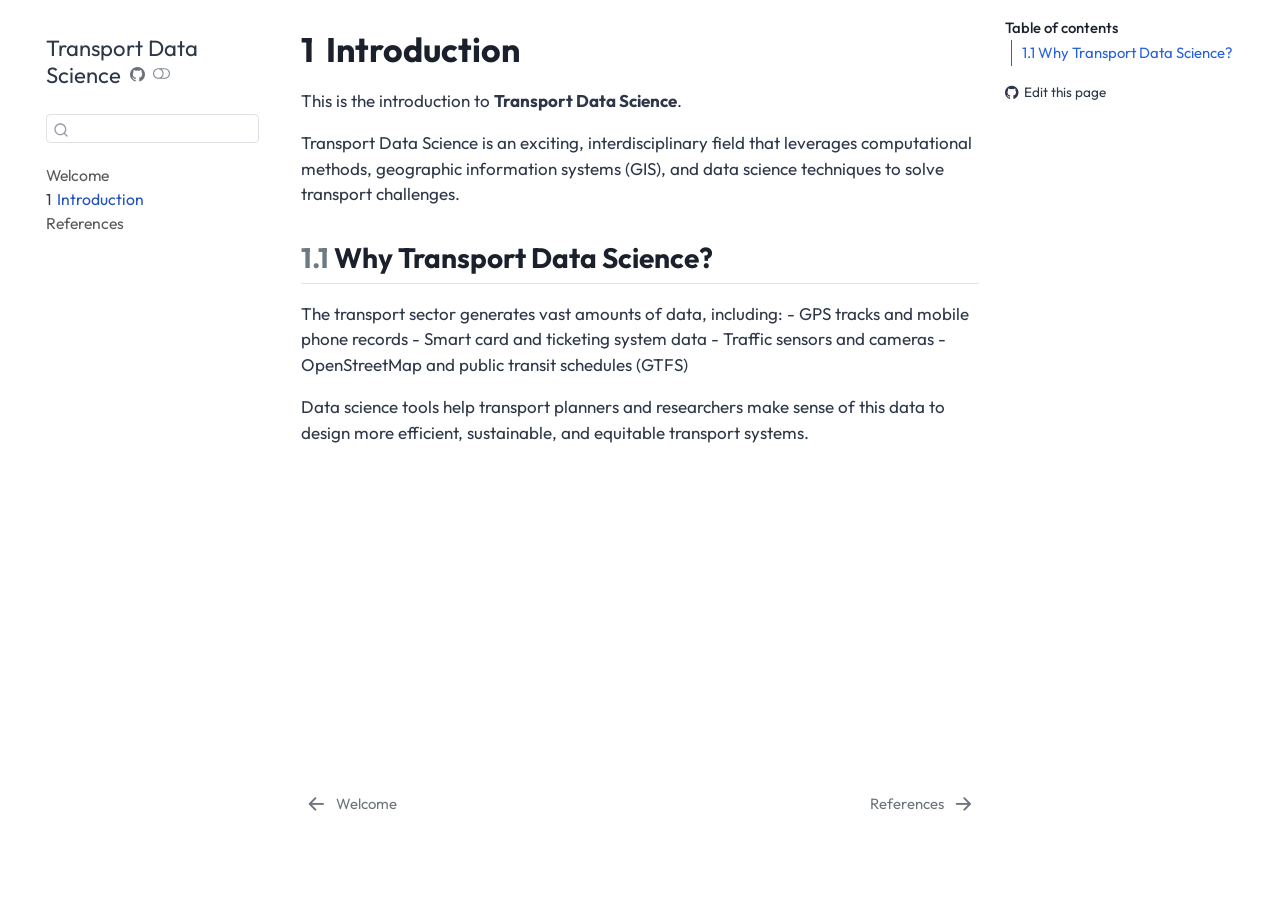
==== 01-introduction.html @ fce97be1 "deploy: tdscience/tdscience@9523b526223b768d8bcf32875bfda4da36b18557" ====
<!DOCTYPE html>
<html xmlns="http://www.w3.org/1999/xhtml" lang="en" xml:lang="en"><head>

<meta charset="utf-8">
<meta name="generator" content="quarto-1.9.38">

<meta name="viewport" content="width=device-width, initial-scale=1.0, user-scalable=yes">

<meta name="description" content="A book on Transport Data Science.">

<title>1&nbsp; Introduction – Transport Data Science</title>
<style>
/* Default styles provided by pandoc.
** See https://pandoc.org/MANUAL.html#variables-for-html for config info.
*/
code{white-space: pre-wrap;}
span.smallcaps{font-variant: small-caps;}
div.columns{display: flex; gap: min(4vw, 1.5em);}
div.column{flex: auto; overflow-x: auto;}
div.hanging-indent{margin-left: 1.5em; text-indent: -1.5em;}
ul.task-list{list-style: none;}
ul.task-list li input[type="checkbox"] {
  width: 0.8em;
  margin: 0 0.8em 0.2em -1em; /* quarto-specific, see https://github.com/quarto-dev/quarto-cli/issues/4556 */ 
  vertical-align: middle;
}
</style>


<script src="site_libs/quarto-nav/quarto-nav.js"></script>
<script src="site_libs/quarto-nav/headroom.min.js"></script>
<script src="site_libs/clipboard/clipboard.min.js"></script>
<script src="site_libs/quarto-search/autocomplete.umd.js"></script>
<script src="site_libs/quarto-search/fuse.min.js"></script>
<script src="site_libs/quarto-search/quarto-search.js"></script>
<meta name="quarto:offset" content="./">
<link href="./references.html" rel="next">
<link href="./index.html" rel="prev">
<script src="site_libs/quarto-html/quarto.js" type="module"></script>
<script src="site_libs/quarto-html/tabsets/tabsets.js" type="module"></script>
<script src="site_libs/quarto-html/popper.min.js"></script>
<script src="site_libs/quarto-html/tippy.umd.min.js"></script>
<script src="site_libs/quarto-html/anchor.min.js"></script>
<link href="site_libs/quarto-html/tippy.css" rel="stylesheet">
<link href="site_libs/quarto-html/quarto-syntax-highlighting-15634bcf2e68342d4ad2dfa704d543f6.css" rel="stylesheet" class="quarto-color-scheme" id="quarto-text-highlighting-styles">
<link href="site_libs/quarto-html/quarto-syntax-highlighting-dark-0a6b7249c26820e032cb0bd839ff02b1.css" rel="stylesheet" class="quarto-color-scheme quarto-color-alternate" id="quarto-text-highlighting-styles">
<link href="site_libs/quarto-html/quarto-syntax-highlighting-15634bcf2e68342d4ad2dfa704d543f6.css" rel="stylesheet" class="quarto-color-scheme-extra" id="quarto-text-highlighting-styles">
<script src="site_libs/bootstrap/bootstrap.min.js"></script>
<link href="site_libs/bootstrap/bootstrap-icons.css" rel="stylesheet">
<link href="site_libs/bootstrap/bootstrap-48abc47ddc2cbc14860ddec9e9fdb395.min.css" rel="stylesheet" append-hash="true" class="quarto-color-scheme" id="quarto-bootstrap" data-mode="light">
<link href="site_libs/bootstrap/bootstrap-dark-81cde85ed9a2468256881f509d71d982.min.css" rel="stylesheet" append-hash="true" class="quarto-color-scheme quarto-color-alternate" id="quarto-bootstrap" data-mode="dark">
<link href="site_libs/bootstrap/bootstrap-48abc47ddc2cbc14860ddec9e9fdb395.min.css" rel="stylesheet" append-hash="true" class="quarto-color-scheme-extra" id="quarto-bootstrap" data-mode="light">
<script id="quarto-search-options" type="application/json">{
  "location": "sidebar",
  "copy-button": false,
  "collapse-after": 3,
  "panel-placement": "start",
  "type": "textbox",
  "limit": 50,
  "keyboard-shortcut": [
    "f",
    "/",
    "s"
  ],
  "show-item-context": false,
  "language": {
    "search-no-results-text": "No results",
    "search-matching-documents-text": "matching documents",
    "search-copy-link-title": "Copy link to search",
    "search-hide-matches-text": "Hide additional matches",
    "search-more-match-text": "more match in this document",
    "search-more-matches-text": "more matches in this document",
    "search-clear-button-title": "Clear",
    "search-text-placeholder": "",
    "search-detached-cancel-button-title": "Cancel",
    "search-submit-button-title": "Submit",
    "search-label": "Search"
  }
}</script>


<link rel="stylesheet" href="styles.css">
</head>

<body class="nav-sidebar floating quarto-light"><script id="quarto-html-before-body" type="application/javascript">
    const toggleBodyColorMode = (bsSheetEl) => {
      const mode = bsSheetEl.getAttribute("data-mode");
      const bodyEl = window.document.querySelector("body");
      if (mode === "dark") {
        bodyEl.classList.add("quarto-dark");
        bodyEl.classList.remove("quarto-light");
      } else {
        bodyEl.classList.add("quarto-light");
        bodyEl.classList.remove("quarto-dark");
      }
    }
    const toggleBodyColorPrimary = () => {
      const bsSheetEl = window.document.querySelector("link#quarto-bootstrap:not([rel=disabled-stylesheet])");
      if (bsSheetEl) {
        toggleBodyColorMode(bsSheetEl);
      }
    }
    const setColorSchemeToggle = (alternate) => {
      const toggles = window.document.querySelectorAll('.quarto-color-scheme-toggle');
      for (let i=0; i < toggles.length; i++) {
        const toggle = toggles[i];
        if (toggle) {
          if (alternate) {
            toggle.classList.add("alternate");
          } else {
            toggle.classList.remove("alternate");
          }
        }
      }
    };
    const toggleColorMode = (alternate) => {
      // Switch the stylesheets
      const primaryStylesheets = window.document.querySelectorAll('link.quarto-color-scheme:not(.quarto-color-alternate)');
      const alternateStylesheets = window.document.querySelectorAll('link.quarto-color-scheme.quarto-color-alternate');
      manageTransitions('#quarto-margin-sidebar .nav-link', false);
      if (alternate) {
        // note: dark is layered on light, we don't disable primary!
        enableStylesheet(alternateStylesheets);
        for (const sheetNode of alternateStylesheets) {
          if (sheetNode.id === "quarto-bootstrap") {
            toggleBodyColorMode(sheetNode);
          }
        }
      } else {
        disableStylesheet(alternateStylesheets);
        enableStylesheet(primaryStylesheets)
        toggleBodyColorPrimary();
      }
      manageTransitions('#quarto-margin-sidebar .nav-link', true);
      // Switch the toggles
      setColorSchemeToggle(alternate)
      // Hack to workaround the fact that safari doesn't
      // properly recolor the scrollbar when toggling (#1455)
      if (navigator.userAgent.indexOf('Safari') > 0 && navigator.userAgent.indexOf('Chrome') == -1) {
        manageTransitions("body", false);
        window.scrollTo(0, 1);
        setTimeout(() => {
          window.scrollTo(0, 0);
          manageTransitions("body", true);
        }, 40);
      }
    }
    const disableStylesheet = (stylesheets) => {
      for (let i=0; i < stylesheets.length; i++) {
        const stylesheet = stylesheets[i];
        stylesheet.rel = 'disabled-stylesheet';
      }
    }
    const enableStylesheet = (stylesheets) => {
      for (let i=0; i < stylesheets.length; i++) {
        const stylesheet = stylesheets[i];
        if(stylesheet.rel !== 'stylesheet') { // for Chrome, which will still FOUC without this check
          stylesheet.rel = 'stylesheet';
        }
      }
    }
    const manageTransitions = (selector, allowTransitions) => {
      const els = window.document.querySelectorAll(selector);
      for (let i=0; i < els.length; i++) {
        const el = els[i];
        if (allowTransitions) {
          el.classList.remove('notransition');
        } else {
          el.classList.add('notransition');
        }
      }
    }
    const isFileUrl = () => {
      return window.location.protocol === 'file:';
    }
    const hasAlternateSentinel = () => {
      let styleSentinel = getColorSchemeSentinel();
      if (styleSentinel !== null) {
        return styleSentinel === "alternate";
      } else {
        return false;
      }
    }
    const setStyleSentinel = (alternate) => {
      const value = alternate ? "alternate" : "default";
      if (!isFileUrl()) {
        window.localStorage.setItem("quarto-color-scheme", value);
      } else {
        localAlternateSentinel = value;
      }
    }
    const getColorSchemeSentinel = () => {
      if (!isFileUrl()) {
        const storageValue = window.localStorage.getItem("quarto-color-scheme");
        return storageValue != null ? storageValue : localAlternateSentinel;
      } else {
        return localAlternateSentinel;
      }
    }
    const toggleGiscusIfUsed = (isAlternate, darkModeDefault) => {
      const baseTheme = document.querySelector('#giscus-base-theme')?.value ?? 'light';
      const alternateTheme = document.querySelector('#giscus-alt-theme')?.value ?? 'dark';
      let newTheme = '';
      if(authorPrefersDark) {
        newTheme = isAlternate ? baseTheme : alternateTheme;
      } else {
        newTheme = isAlternate ? alternateTheme : baseTheme;
      }
      const changeGiscusTheme = () => {
        // From: https://github.com/giscus/giscus/issues/336
        const sendMessage = (message) => {
          const iframe = document.querySelector('iframe.giscus-frame');
          if (!iframe) return;
          iframe.contentWindow.postMessage({ giscus: message }, 'https://giscus.app');
        }
        sendMessage({
          setConfig: {
            theme: newTheme
          }
        });
      }
      const isGiscussLoaded = window.document.querySelector('iframe.giscus-frame') !== null;
      if (isGiscussLoaded) {
        changeGiscusTheme();
      }
    };
    const authorPrefersDark = false;
    const darkModeDefault = authorPrefersDark;
      document.querySelector('link#quarto-text-highlighting-styles.quarto-color-scheme-extra').rel = 'disabled-stylesheet';
      document.querySelector('link#quarto-bootstrap.quarto-color-scheme-extra').rel = 'disabled-stylesheet';
    let localAlternateSentinel = darkModeDefault ? 'alternate' : 'default';
    // Dark / light mode switch
    window.quartoToggleColorScheme = () => {
      // Read the current dark / light value
      let toAlternate = !hasAlternateSentinel();
      toggleColorMode(toAlternate);
      setStyleSentinel(toAlternate);
      toggleGiscusIfUsed(toAlternate, darkModeDefault);
      window.dispatchEvent(new Event('resize'));
    };
    // Switch to dark mode if need be
    if (hasAlternateSentinel()) {
      toggleColorMode(true);
    } else {
      toggleColorMode(false);
    }
  </script>

<div id="quarto-search-results"></div>
  <header id="quarto-header" class="headroom fixed-top">
  <nav class="quarto-secondary-nav">
    <div class="container-fluid d-flex">
      <button type="button" class="quarto-btn-toggle btn" data-bs-toggle="collapse" role="button" data-bs-target=".quarto-sidebar-collapse-item" aria-controls="quarto-sidebar" aria-expanded="false" aria-label="Toggle sidebar navigation" onclick="if (window.quartoToggleHeadroom) { window.quartoToggleHeadroom(); }">
        <i class="bi bi-layout-text-sidebar-reverse"></i>
      </button>
        <nav class="quarto-page-breadcrumbs" aria-label="breadcrumb"><ol class="breadcrumb"><li class="breadcrumb-item"><a href="./01-introduction.html"><span class="chapter-number">1</span>&nbsp; <span class="chapter-title">Introduction</span></a></li></ol></nav>
        <a class="flex-grow-1" role="navigation" data-bs-toggle="collapse" data-bs-target=".quarto-sidebar-collapse-item" aria-controls="quarto-sidebar" aria-expanded="false" aria-label="Toggle sidebar navigation" onclick="if (window.quartoToggleHeadroom) { window.quartoToggleHeadroom(); }">      
        </a>
      <button type="button" class="btn quarto-search-button" aria-label="Search" onclick="window.quartoOpenSearch();">
        <i class="bi bi-search"></i>
      </button>
    </div>
  </nav>
</header>
<!-- content -->
<div id="quarto-content" class="quarto-container page-columns page-rows-contents page-layout-article">
<!-- sidebar -->
  <nav id="quarto-sidebar" class="sidebar collapse collapse-horizontal quarto-sidebar-collapse-item sidebar-navigation floating overflow-auto">
    <div class="pt-lg-2 mt-2 text-left sidebar-header">
    <div class="sidebar-title mb-0 py-0">
      <a href="./">Transport Data Science</a> 
        <div class="sidebar-tools-main">
    <a href="https://github.com/tdscience/tdscience" title="Source Code" class="quarto-navigation-tool px-1" aria-label="Source Code"><i class="bi bi-github"></i></a>
  <a href="" class="quarto-color-scheme-toggle quarto-navigation-tool  px-1" onclick="window.quartoToggleColorScheme(); return false;" title="Toggle dark mode"><i class="bi"></i></a>
</div>
    </div>
      </div>
        <div class="mt-2 flex-shrink-0 align-items-center">
        <div class="sidebar-search">
        <div id="quarto-search" class="" title="Search"></div>
        </div>
        </div>
    <div class="sidebar-menu-container"> 
    <ul class="list-unstyled mt-1">
        <li class="sidebar-item">
  <div class="sidebar-item-container"> 
  <a href="./index.html" class="sidebar-item-text sidebar-link">
 <span class="menu-text">Welcome</span></a>
  </div>
</li>
        <li class="sidebar-item">
  <div class="sidebar-item-container"> 
  <a href="./01-introduction.html" class="sidebar-item-text sidebar-link active">
 <span class="menu-text"><span class="chapter-number">1</span>&nbsp; <span class="chapter-title">Introduction</span></span></a>
  </div>
</li>
        <li class="sidebar-item">
  <div class="sidebar-item-container"> 
  <a href="./references.html" class="sidebar-item-text sidebar-link">
 <span class="menu-text">References</span></a>
  </div>
</li>
    </ul>
    </div>
</nav>
<div id="quarto-sidebar-glass" class="quarto-sidebar-collapse-item" data-bs-toggle="collapse" data-bs-target=".quarto-sidebar-collapse-item"></div>
<!-- margin-sidebar -->
    <div id="quarto-margin-sidebar" class="sidebar margin-sidebar">
        <nav id="TOC" role="doc-toc" class="toc-active">
    <h2 id="toc-title">Table of contents</h2>
   
  <ul>
  <li><a href="#why-transport-data-science" id="toc-why-transport-data-science" class="nav-link active" data-scroll-target="#why-transport-data-science"><span class="header-section-number">1.1</span> Why Transport Data Science?</a></li>
  </ul>
<div class="toc-actions"><ul><li><a href="https://github.com/tdscience/tdscience/edit/main/01-introduction.qmd" class="toc-action"><i class="bi bi-github"></i>Edit this page</a></li></ul></div></nav>
    </div>
<!-- main -->
<main class="content" id="quarto-document-content">


<header id="title-block-header" class="quarto-title-block default">
<div class="quarto-title">
<h1 class="title"><span class="chapter-number">1</span>&nbsp; <span class="chapter-title">Introduction</span></h1>
</div>



<div class="quarto-title-meta">

    
  
    
  </div>
  


</header>


<p>This is the introduction to <strong>Transport Data Science</strong>.</p>
<p>Transport Data Science is an exciting, interdisciplinary field that leverages computational methods, geographic information systems (GIS), and data science techniques to solve transport challenges.</p>
<section id="why-transport-data-science" class="level2" data-number="1.1">
<h2 data-number="1.1" class="anchored" data-anchor-id="why-transport-data-science"><span class="header-section-number">1.1</span> Why Transport Data Science?</h2>
<p>The transport sector generates vast amounts of data, including: - GPS tracks and mobile phone records - Smart card and ticketing system data - Traffic sensors and cameras - OpenStreetMap and public transit schedules (GTFS)</p>
<p>Data science tools help transport planners and researchers make sense of this data to design more efficient, sustainable, and equitable transport systems.</p>


</section>

</main> <!-- /main -->
<script id="quarto-html-after-body" type="application/javascript">
  window.document.addEventListener("DOMContentLoaded", function (event) {
    // Ensure there is a toggle, if there isn't float one in the top right
    if (window.document.querySelector('.quarto-color-scheme-toggle') === null) {
      const a = window.document.createElement('a');
      a.classList.add('top-right');
      a.classList.add('quarto-color-scheme-toggle');
      a.href = "";
      a.onclick = function() { try { window.quartoToggleColorScheme(); } catch {} return false; };
      const i = window.document.createElement("i");
      i.classList.add('bi');
      a.appendChild(i);
      window.document.body.appendChild(a);
    }
    setColorSchemeToggle(hasAlternateSentinel())
    const icon = "";
    const anchorJS = new window.AnchorJS();
    anchorJS.options = {
      placement: 'right',
      icon: icon
    };
    anchorJS.add('.anchored');
    const isCodeAnnotation = (el) => {
      for (const clz of el.classList) {
        if (clz.startsWith('code-annotation-')) {                     
          return true;
        }
      }
      return false;
    }
    const onCopySuccess = function(e) {
      // button target
      const button = e.trigger;
      // don't keep focus
      button.blur();
      // flash "checked"
      button.classList.add('code-copy-button-checked');
      var currentTitle = button.getAttribute("title");
      button.setAttribute("title", "Copied!");
      let tooltip;
      if (window.bootstrap) {
        button.setAttribute("data-bs-toggle", "tooltip");
        button.setAttribute("data-bs-placement", "left");
        button.setAttribute("data-bs-title", "Copied!");
        tooltip = new bootstrap.Tooltip(button, 
          { trigger: "manual", 
            customClass: "code-copy-button-tooltip",
            offset: [0, -8]});
        tooltip.show();    
      }
      setTimeout(function() {
        if (tooltip) {
          tooltip.hide();
          button.removeAttribute("data-bs-title");
          button.removeAttribute("data-bs-toggle");
          button.removeAttribute("data-bs-placement");
        }
        button.setAttribute("title", currentTitle);
        button.classList.remove('code-copy-button-checked');
      }, 1000);
      // clear code selection
      e.clearSelection();
    }
    const getTextToCopy = function(trigger) {
      const outerScaffold = trigger.parentElement.cloneNode(true);
      const codeEl = outerScaffold.querySelector('code');
      for (const childEl of codeEl.children) {
        if (isCodeAnnotation(childEl)) {
          childEl.remove();
        }
      }
      return codeEl.innerText;
    }
    const clipboard = new window.ClipboardJS('.code-copy-button:not([data-in-quarto-modal])', {
      text: getTextToCopy
    });
    clipboard.on('success', onCopySuccess);
    if (window.document.getElementById('quarto-embedded-source-code-modal')) {
      const clipboardModal = new window.ClipboardJS('.code-copy-button[data-in-quarto-modal]', {
        text: getTextToCopy,
        container: window.document.getElementById('quarto-embedded-source-code-modal')
      });
      clipboardModal.on('success', onCopySuccess);
    }
      var localhostRegex = new RegExp(/^(?:http|https):\/\/localhost\:?[0-9]*\//);
      var mailtoRegex = new RegExp(/^mailto:/);
        var filterRegex = new RegExp("https:\/\/tdscience\.github\.io");
      var isInternal = (href) => {
          return filterRegex.test(href) || localhostRegex.test(href) || mailtoRegex.test(href);
      }
      // Inspect non-navigation links and adorn them if external
     var links = window.document.querySelectorAll('a[href]:not(.nav-link):not(.navbar-brand):not(.toc-action):not(.sidebar-link):not(.sidebar-item-toggle):not(.pagination-link):not(.no-external):not([aria-hidden]):not(.dropdown-item):not(.quarto-navigation-tool):not(.about-link)');
      for (var i=0; i<links.length; i++) {
        const link = links[i];
        if (!isInternal(link.href)) {
          // undo the damage that might have been done by quarto-nav.js in the case of
          // links that we want to consider external
          if (link.dataset.originalHref !== undefined) {
            link.href = link.dataset.originalHref;
          }
        }
      }
    function tippyHover(el, contentFn, onTriggerFn, onUntriggerFn) {
      const config = {
        allowHTML: true,
        maxWidth: 500,
        delay: 100,
        arrow: false,
        appendTo: function(el) {
            return el.parentElement;
        },
        interactive: true,
        interactiveBorder: 10,
        theme: 'quarto',
        placement: 'bottom-start',
      };
      if (contentFn) {
        config.content = contentFn;
      }
      if (onTriggerFn) {
        config.onTrigger = onTriggerFn;
      }
      if (onUntriggerFn) {
        config.onUntrigger = onUntriggerFn;
      }
      window.tippy(el, config); 
    }
    const noterefs = window.document.querySelectorAll('a[role="doc-noteref"]');
    for (var i=0; i<noterefs.length; i++) {
      const ref = noterefs[i];
      tippyHover(ref, function() {
        // use id or data attribute instead here
        let href = ref.getAttribute('data-footnote-href') || ref.getAttribute('href');
        try { href = new URL(href).hash; } catch {}
        const id = href.replace(/^#\/?/, "");
        const note = window.document.getElementById(id);
        if (note) {
          return note.innerHTML;
        } else {
          return "";
        }
      });
    }
    const xrefs = window.document.querySelectorAll('a.quarto-xref');
    const processXRef = (id, note) => {
      // Strip column container classes
      const stripColumnClz = (el) => {
        el.classList.remove("page-full", "page-columns");
        if (el.children) {
          for (const child of el.children) {
            stripColumnClz(child);
          }
        }
      }
      stripColumnClz(note)
      if (id === null || id.startsWith('sec-')) {
        // Special case sections, only their first couple elements
        const container = document.createElement("div");
        if (note.children && note.children.length > 2) {
          container.appendChild(note.children[0].cloneNode(true));
          for (let i = 1; i < note.children.length; i++) {
            const child = note.children[i];
            if (child.tagName === "P" && child.innerText === "") {
              continue;
            } else {
              container.appendChild(child.cloneNode(true));
              break;
            }
          }
          if (window.Quarto?.typesetMath) {
            window.Quarto.typesetMath(container);
          }
          return container.innerHTML
        } else {
          if (window.Quarto?.typesetMath) {
            window.Quarto.typesetMath(note);
          }
          return note.innerHTML;
        }
      } else {
        // Remove any anchor links if they are present
        const anchorLink = note.querySelector('a.anchorjs-link');
        if (anchorLink) {
          anchorLink.remove();
        }
        if (window.Quarto?.typesetMath) {
          window.Quarto.typesetMath(note);
        }
        if (note.classList.contains("callout")) {
          return note.outerHTML;
        } else {
          return note.innerHTML;
        }
      }
    }
    for (var i=0; i<xrefs.length; i++) {
      const xref = xrefs[i];
      tippyHover(xref, undefined, function(instance) {
        instance.disable();
        let url = xref.getAttribute('href');
        let hash = undefined; 
        if (url.startsWith('#')) {
          hash = url;
        } else {
          try { hash = new URL(url).hash; } catch {}
        }
        if (hash) {
          const id = hash.replace(/^#\/?/, "");
          const note = window.document.getElementById(id);
          if (note !== null) {
            try {
              const html = processXRef(id, note.cloneNode(true));
              instance.setContent(html);
            } finally {
              instance.enable();
              instance.show();
            }
          } else {
            // See if we can fetch this
            fetch(url.split('#')[0])
            .then(res => res.text())
            .then(html => {
              const parser = new DOMParser();
              const htmlDoc = parser.parseFromString(html, "text/html");
              const note = htmlDoc.getElementById(id);
              if (note !== null) {
                const html = processXRef(id, note);
                instance.setContent(html);
              } 
            }).finally(() => {
              instance.enable();
              instance.show();
            });
          }
        } else {
          // See if we can fetch a full url (with no hash to target)
          // This is a special case and we should probably do some content thinning / targeting
          fetch(url)
          .then(res => res.text())
          .then(html => {
            const parser = new DOMParser();
            const htmlDoc = parser.parseFromString(html, "text/html");
            const note = htmlDoc.querySelector('main.content');
            if (note !== null) {
              // This should only happen for chapter cross references
              // (since there is no id in the URL)
              // remove the first header
              if (note.children.length > 0 && note.children[0].tagName === "HEADER") {
                note.children[0].remove();
              }
              const html = processXRef(null, note);
              instance.setContent(html);
            } 
          }).finally(() => {
            instance.enable();
            instance.show();
          });
        }
      }, function(instance) {
      });
    }
        let selectedAnnoteEl;
        const selectorForAnnotation = ( cell, annotation) => {
          let cellAttr = 'data-code-cell="' + cell + '"';
          let lineAttr = 'data-code-annotation="' +  annotation + '"';
          const selector = 'span[' + cellAttr + '][' + lineAttr + ']';
          return selector;
        }
        const selectCodeLines = (annoteEl) => {
          const doc = window.document;
          const targetCell = annoteEl.getAttribute("data-target-cell");
          const targetAnnotation = annoteEl.getAttribute("data-target-annotation");
          const annoteSpan = window.document.querySelector(selectorForAnnotation(targetCell, targetAnnotation));
          const lines = annoteSpan.getAttribute("data-code-lines").split(",");
          const lineIds = lines.map((line) => {
            return targetCell + "-" + line;
          })
          let top = null;
          let height = null;
          let parent = null;
          if (lineIds.length > 0) {
              //compute the position of the single el (top and bottom and make a div)
              const el = window.document.getElementById(lineIds[0]);
              top = el.offsetTop;
              height = el.offsetHeight;
              parent = el.parentElement.parentElement;
            if (lineIds.length > 1) {
              const lastEl = window.document.getElementById(lineIds[lineIds.length - 1]);
              const bottom = lastEl.offsetTop + lastEl.offsetHeight;
              height = bottom - top;
            }
            if (top !== null && height !== null && parent !== null) {
              // cook up a div (if necessary) and position it 
              let div = window.document.getElementById("code-annotation-line-highlight");
              if (div === null) {
                div = window.document.createElement("div");
                div.setAttribute("id", "code-annotation-line-highlight");
                div.style.position = 'absolute';
                parent.appendChild(div);
              }
              div.style.top = top - 2 + "px";
              div.style.height = height + 4 + "px";
              div.style.left = 0;
              let gutterDiv = window.document.getElementById("code-annotation-line-highlight-gutter");
              if (gutterDiv === null) {
                gutterDiv = window.document.createElement("div");
                gutterDiv.setAttribute("id", "code-annotation-line-highlight-gutter");
                gutterDiv.style.position = 'absolute';
                const codeCell = window.document.getElementById(targetCell);
                const gutter = codeCell.querySelector('.code-annotation-gutter');
                gutter.appendChild(gutterDiv);
              }
              gutterDiv.style.top = top - 2 + "px";
              gutterDiv.style.height = height + 4 + "px";
            }
            selectedAnnoteEl = annoteEl;
          }
        };
        const unselectCodeLines = () => {
          const elementsIds = ["code-annotation-line-highlight", "code-annotation-line-highlight-gutter"];
          elementsIds.forEach((elId) => {
            const div = window.document.getElementById(elId);
            if (div) {
              div.remove();
            }
          });
          selectedAnnoteEl = undefined;
        };
          // Handle positioning of the toggle
      window.addEventListener(
        "resize",
        throttle(() => {
          elRect = undefined;
          if (selectedAnnoteEl) {
            selectCodeLines(selectedAnnoteEl);
          }
        }, 10)
      );
      function throttle(fn, ms) {
      let throttle = false;
      let timer;
        return (...args) => {
          if(!throttle) { // first call gets through
              fn.apply(this, args);
              throttle = true;
          } else { // all the others get throttled
              if(timer) clearTimeout(timer); // cancel #2
              timer = setTimeout(() => {
                fn.apply(this, args);
                timer = throttle = false;
              }, ms);
          }
        };
      }
        // Attach click handler to the DT
        const annoteDls = window.document.querySelectorAll('dt[data-target-cell]');
        for (const annoteDlNode of annoteDls) {
          annoteDlNode.addEventListener('click', (event) => {
            const clickedEl = event.target;
            if (clickedEl !== selectedAnnoteEl) {
              unselectCodeLines();
              const activeEl = window.document.querySelector('dt[data-target-cell].code-annotation-active');
              if (activeEl) {
                activeEl.classList.remove('code-annotation-active');
              }
              selectCodeLines(clickedEl);
              clickedEl.classList.add('code-annotation-active');
            } else {
              // Unselect the line
              unselectCodeLines();
              clickedEl.classList.remove('code-annotation-active');
            }
          });
        }
    const findCites = (el) => {
      const parentEl = el.parentElement;
      if (parentEl) {
        const cites = parentEl.dataset.cites;
        if (cites) {
          return {
            el,
            cites: cites.split(' ')
          };
        } else {
          return findCites(el.parentElement)
        }
      } else {
        return undefined;
      }
    };
    var bibliorefs = window.document.querySelectorAll('a[role="doc-biblioref"]');
    for (var i=0; i<bibliorefs.length; i++) {
      const ref = bibliorefs[i];
      const citeInfo = findCites(ref);
      if (citeInfo) {
        tippyHover(citeInfo.el, function() {
          var popup = window.document.createElement('div');
          citeInfo.cites.forEach(function(cite) {
            var citeDiv = window.document.createElement('div');
            citeDiv.classList.add('hanging-indent');
            citeDiv.classList.add('csl-entry');
            var biblioDiv = window.document.getElementById('ref-' + cite);
            if (biblioDiv) {
              citeDiv.innerHTML = biblioDiv.innerHTML;
            }
            popup.appendChild(citeDiv);
          });
          return popup.innerHTML;
        });
      }
    }
  });
  </script>
<nav class="page-navigation">
  <div class="nav-page nav-page-previous">
      <a href="./index.html" class="pagination-link" aria-label="Welcome">
        <i class="bi bi-arrow-left-short"></i> <span class="nav-page-text">Welcome</span>
      </a>          
  </div>
  <div class="nav-page nav-page-next">
      <a href="./references.html" class="pagination-link" aria-label="References">
        <span class="nav-page-text">References</span> <i class="bi bi-arrow-right-short"></i>
      </a>
  </div>
</nav>
</div> <!-- /content -->




<footer class="footer"><div class="nav-footer"><div class="nav-footer-center"><div class="toc-actions d-sm-block d-md-none"><ul><li><a href="https://github.com/tdscience/tdscience/edit/main/01-introduction.qmd" class="toc-action"><i class="bi bi-github"></i>Edit this page</a></li></ul></div></div></div></footer></body></html>
---- site_libs/quarto-html/tippy.css ----
.tippy-box[data-animation=fade][data-state=hidden]{opacity:0}[data-tippy-root]{max-width:calc(100vw - 10px)}.tippy-box{position:relative;background-color:#333;color:#fff;border-radius:4px;font-size:14px;line-height:1.4;white-space:normal;outline:0;transition-property:transform,visibility,opacity}.tippy-box[data-placement^=top]>.tippy-arrow{bottom:0}.tippy-box[data-placement^=top]>.tippy-arrow:before{bottom:-7px;left:0;border-width:8px 8px 0;border-top-color:initial;transform-origin:center top}.tippy-box[data-placement^=bottom]>.tippy-arrow{top:0}.tippy-box[data-placement^=bottom]>.tippy-arrow:before{top:-7px;left:0;border-width:0 8px 8px;border-bottom-color:initial;transform-origin:center bottom}.tippy-box[data-placement^=left]>.tippy-arrow{right:0}.tippy-box[data-placement^=left]>.tippy-arrow:before{border-width:8px 0 8px 8px;border-left-color:initial;right:-7px;transform-origin:center left}.tippy-box[data-placement^=right]>.tippy-arrow{left:0}.tippy-box[data-placement^=right]>.tippy-arrow:before{left:-7px;border-width:8px 8px 8px 0;border-right-color:initial;transform-origin:center right}.tippy-box[data-inertia][data-state=visible]{transition-timing-function:cubic-bezier(.54,1.5,.38,1.11)}.tippy-arrow{width:16px;height:16px;color:#333}.tippy-arrow:before{content:"";position:absolute;border-color:transparent;border-style:solid}.tippy-content{position:relative;padding:5px 9px;z-index:1}
---- site_libs/quarto-html/quarto-syntax-highlighting-15634bcf2e68342d4ad2dfa704d543f6.css ----
/* quarto syntax highlight colors */
:root {
  --quarto-hl-ot-color: #003B4F;
  --quarto-hl-at-color: #657422;
  --quarto-hl-ss-color: #20794D;
  --quarto-hl-an-color: #5E5E5E;
  --quarto-hl-fu-color: #4758AB;
  --quarto-hl-st-color: #20794D;
  --quarto-hl-cf-color: #003B4F;
  --quarto-hl-op-color: #5E5E5E;
  --quarto-hl-er-color: #AD0000;
  --quarto-hl-bn-color: #AD0000;
  --quarto-hl-al-color: #AD0000;
  --quarto-hl-va-color: #111111;
  --quarto-hl-bu-color: inherit;
  --quarto-hl-ex-color: inherit;
  --quarto-hl-pp-color: #AD0000;
  --quarto-hl-in-color: #5E5E5E;
  --quarto-hl-vs-color: #20794D;
  --quarto-hl-wa-color: #5E5E5E;
  --quarto-hl-do-color: #5E5E5E;
  --quarto-hl-im-color: #00769E;
  --quarto-hl-ch-color: #20794D;
  --quarto-hl-dt-color: #AD0000;
  --quarto-hl-fl-color: #AD0000;
  --quarto-hl-co-color: #5E5E5E;
  --quarto-hl-cv-color: #5E5E5E;
  --quarto-hl-cn-color: #8f5902;
  --quarto-hl-sc-color: #5E5E5E;
  --quarto-hl-dv-color: #AD0000;
  --quarto-hl-kw-color: #003B4F;
}

/* other quarto variables */
:root {
  --quarto-font-monospace: SFMono-Regular, Menlo, Monaco, Consolas, "Liberation Mono", "Courier New", monospace;
}

/* syntax highlight based on Pandoc's rules */
pre > code.sourceCode > span {
  color: #003B4F;
}

code.sourceCode > span {
  color: #003B4F;
}

div.sourceCode,
div.sourceCode pre.sourceCode {
  color: #003B4F;
}

/* Normal */
code span {
  color: #003B4F;
}

/* Alert */
code span.al {
  color: #AD0000;
  font-style: inherit;
}

/* Annotation */
code span.an {
  color: #5E5E5E;
  font-style: inherit;
}

/* Attribute */
code span.at {
  color: #657422;
  font-style: inherit;
}

/* BaseN */
code span.bn {
  color: #AD0000;
  font-style: inherit;
}

/* BuiltIn */
code span.bu {
  font-style: inherit;
}

/* ControlFlow */
code span.cf {
  color: #003B4F;
  font-weight: bold;
  font-style: inherit;
}

/* Char */
code span.ch {
  color: #20794D;
  font-style: inherit;
}

/* Constant */
code span.cn {
  color: #8f5902;
  font-style: inherit;
}

/* Comment */
code span.co {
  color: #5E5E5E;
  font-style: inherit;
}

/* CommentVar */
code span.cv {
  color: #5E5E5E;
  font-style: italic;
}

/* Documentation */
code span.do {
  color: #5E5E5E;
  font-style: italic;
}

/* DataType */
code span.dt {
  color: #AD0000;
  font-style: inherit;
}

/* DecVal */
code span.dv {
  color: #AD0000;
  font-style: inherit;
}

/* Error */
code span.er {
  color: #AD0000;
  font-style: inherit;
}

/* Extension */
code span.ex {
  font-style: inherit;
}

/* Float */
code span.fl {
  color: #AD0000;
  font-style: inherit;
}

/* Function */
code span.fu {
  color: #4758AB;
  font-style: inherit;
}

/* Import */
code span.im {
  color: #00769E;
  font-style: inherit;
}

/* Information */
code span.in {
  color: #5E5E5E;
  font-style: inherit;
}

/* Keyword */
code span.kw {
  color: #003B4F;
  font-weight: bold;
  font-style: inherit;
}

/* Operator */
code span.op {
  color: #5E5E5E;
  font-style: inherit;
}

/* Other */
code span.ot {
  color: #003B4F;
  font-style: inherit;
}

/* Preprocessor */
code span.pp {
  color: #AD0000;
  font-style: inherit;
}

/* SpecialChar */
code span.sc {
  color: #5E5E5E;
  font-style: inherit;
}

/* SpecialString */
code span.ss {
  color: #20794D;
  font-style: inherit;
}

/* String */
code span.st {
  color: #20794D;
  font-style: inherit;
}

/* Variable */
code span.va {
  color: #111111;
  font-style: inherit;
}

/* VerbatimString */
code span.vs {
  color: #20794D;
  font-style: inherit;
}

/* Warning */
code span.wa {
  color: #5E5E5E;
  font-style: italic;
}

.prevent-inlining {
  content: "</";
}

/*# sourceMappingURL=f23921c56f73e400b49028c9186a1aa0.css.map */
---- site_libs/quarto-html/quarto-syntax-highlighting-dark-0a6b7249c26820e032cb0bd839ff02b1.css ----
/* quarto syntax highlight colors */
:root {
  --quarto-hl-al-color: #f07178;
  --quarto-hl-an-color: #d4d0ab;
  --quarto-hl-at-color: #00e0e0;
  --quarto-hl-bn-color: #d4d0ab;
  --quarto-hl-bu-color: #abe338;
  --quarto-hl-ch-color: #abe338;
  --quarto-hl-co-color: #f8f8f2;
  --quarto-hl-cv-color: #ffd700;
  --quarto-hl-cn-color: #ffd700;
  --quarto-hl-cf-color: #ffa07a;
  --quarto-hl-dt-color: #ffa07a;
  --quarto-hl-dv-color: #d4d0ab;
  --quarto-hl-do-color: #f8f8f2;
  --quarto-hl-er-color: #f07178;
  --quarto-hl-ex-color: #00e0e0;
  --quarto-hl-fl-color: #d4d0ab;
  --quarto-hl-fu-color: #ffa07a;
  --quarto-hl-im-color: #abe338;
  --quarto-hl-in-color: #d4d0ab;
  --quarto-hl-kw-color: #ffa07a;
  --quarto-hl-op-color: #ffa07a;
  --quarto-hl-ot-color: #00e0e0;
  --quarto-hl-pp-color: #dcc6e0;
  --quarto-hl-re-color: #00e0e0;
  --quarto-hl-sc-color: #abe338;
  --quarto-hl-ss-color: #abe338;
  --quarto-hl-st-color: #abe338;
  --quarto-hl-va-color: #00e0e0;
  --quarto-hl-vs-color: #abe338;
  --quarto-hl-wa-color: #dcc6e0;
}

/* other quarto variables */
:root {
  --quarto-font-monospace: SFMono-Regular, Menlo, Monaco, Consolas, "Liberation Mono", "Courier New", monospace;
}

/* syntax highlight based on Pandoc's rules */
pre > code.sourceCode > span {
  color: #f8f8f2;
}

code.sourceCode > span {
  color: #f8f8f2;
}

div.sourceCode,
div.sourceCode pre.sourceCode {
  color: #f8f8f2;
}

/* Normal */
code span {
  color: #f8f8f2;
}

/* Alert */
code span.al {
  color: #f07178;
}

/* Annotation */
code span.an {
  color: #d4d0ab;
}

/* Attribute */
code span.at {
  color: #00e0e0;
}

/* BaseN */
code span.bn {
  color: #d4d0ab;
}

/* BuiltIn */
code span.bu {
  color: #abe338;
}

/* ControlFlow */
code span.cf {
  font-weight: bold;
  color: #ffa07a;
}

/* Char */
code span.ch {
  color: #abe338;
}

/* Constant */
code span.cn {
  color: #ffd700;
}

/* Comment */
code span.co {
  font-style: italic;
  color: #f8f8f2;
}

/* CommentVar */
code span.cv {
  color: #ffd700;
}

/* Documentation */
code span.do {
  color: #f8f8f2;
}

/* DataType */
code span.dt {
  color: #ffa07a;
}

/* DecVal */
code span.dv {
  color: #d4d0ab;
}

/* Error */
code span.er {
  color: #f07178;
  text-decoration: underline;
}

/* Extension */
code span.ex {
  font-weight: bold;
  color: #00e0e0;
}

/* Float */
code span.fl {
  color: #d4d0ab;
}

/* Function */
code span.fu {
  color: #ffa07a;
}

/* Import */
code span.im {
  color: #abe338;
}

/* Information */
code span.in {
  color: #d4d0ab;
}

/* Keyword */
code span.kw {
  font-weight: bold;
  color: #ffa07a;
}

/* Operator */
code span.op {
  color: #ffa07a;
}

/* Other */
code span.ot {
  color: #00e0e0;
}

/* Preprocessor */
code span.pp {
  color: #dcc6e0;
}

/* RegionMarker */
code span.re {
  background-color: #f8f8f2;
  color: #00e0e0;
}

/* SpecialChar */
code span.sc {
  color: #abe338;
}

/* SpecialString */
code span.ss {
  color: #abe338;
}

/* String */
code span.st {
  color: #abe338;
}

/* Variable */
code span.va {
  color: #00e0e0;
}

/* VerbatimString */
code span.vs {
  color: #abe338;
}

/* Warning */
code span.wa {
  color: #dcc6e0;
}

.prevent-inlining {
  content: "</";
}

/*# sourceMappingURL=175367c052bafc98bd680af3479823f0.css.map */
---- site_libs/quarto-html/quarto-syntax-highlighting-15634bcf2e68342d4ad2dfa704d543f6.css ----
/* quarto syntax highlight colors */
:root {
  --quarto-hl-ot-color: #003B4F;
  --quarto-hl-at-color: #657422;
  --quarto-hl-ss-color: #20794D;
  --quarto-hl-an-color: #5E5E5E;
  --quarto-hl-fu-color: #4758AB;
  --quarto-hl-st-color: #20794D;
  --quarto-hl-cf-color: #003B4F;
  --quarto-hl-op-color: #5E5E5E;
  --quarto-hl-er-color: #AD0000;
  --quarto-hl-bn-color: #AD0000;
  --quarto-hl-al-color: #AD0000;
  --quarto-hl-va-color: #111111;
  --quarto-hl-bu-color: inherit;
  --quarto-hl-ex-color: inherit;
  --quarto-hl-pp-color: #AD0000;
  --quarto-hl-in-color: #5E5E5E;
  --quarto-hl-vs-color: #20794D;
  --quarto-hl-wa-color: #5E5E5E;
  --quarto-hl-do-color: #5E5E5E;
  --quarto-hl-im-color: #00769E;
  --quarto-hl-ch-color: #20794D;
  --quarto-hl-dt-color: #AD0000;
  --quarto-hl-fl-color: #AD0000;
  --quarto-hl-co-color: #5E5E5E;
  --quarto-hl-cv-color: #5E5E5E;
  --quarto-hl-cn-color: #8f5902;
  --quarto-hl-sc-color: #5E5E5E;
  --quarto-hl-dv-color: #AD0000;
  --quarto-hl-kw-color: #003B4F;
}

/* other quarto variables */
:root {
  --quarto-font-monospace: SFMono-Regular, Menlo, Monaco, Consolas, "Liberation Mono", "Courier New", monospace;
}

/* syntax highlight based on Pandoc's rules */
pre > code.sourceCode > span {
  color: #003B4F;
}

code.sourceCode > span {
  color: #003B4F;
}

div.sourceCode,
div.sourceCode pre.sourceCode {
  color: #003B4F;
}

/* Normal */
code span {
  color: #003B4F;
}

/* Alert */
code span.al {
  color: #AD0000;
  font-style: inherit;
}

/* Annotation */
code span.an {
  color: #5E5E5E;
  font-style: inherit;
}

/* Attribute */
code span.at {
  color: #657422;
  font-style: inherit;
}

/* BaseN */
code span.bn {
  color: #AD0000;
  font-style: inherit;
}

/* BuiltIn */
code span.bu {
  font-style: inherit;
}

/* ControlFlow */
code span.cf {
  color: #003B4F;
  font-weight: bold;
  font-style: inherit;
}

/* Char */
code span.ch {
  color: #20794D;
  font-style: inherit;
}

/* Constant */
code span.cn {
  color: #8f5902;
  font-style: inherit;
}

/* Comment */
code span.co {
  color: #5E5E5E;
  font-style: inherit;
}

/* CommentVar */
code span.cv {
  color: #5E5E5E;
  font-style: italic;
}

/* Documentation */
code span.do {
  color: #5E5E5E;
  font-style: italic;
}

/* DataType */
code span.dt {
  color: #AD0000;
  font-style: inherit;
}

/* DecVal */
code span.dv {
  color: #AD0000;
  font-style: inherit;
}

/* Error */
code span.er {
  color: #AD0000;
  font-style: inherit;
}

/* Extension */
code span.ex {
  font-style: inherit;
}

/* Float */
code span.fl {
  color: #AD0000;
  font-style: inherit;
}

/* Function */
code span.fu {
  color: #4758AB;
  font-style: inherit;
}

/* Import */
code span.im {
  color: #00769E;
  font-style: inherit;
}

/* Information */
code span.in {
  color: #5E5E5E;
  font-style: inherit;
}

/* Keyword */
code span.kw {
  color: #003B4F;
  font-weight: bold;
  font-style: inherit;
}

/* Operator */
code span.op {
  color: #5E5E5E;
  font-style: inherit;
}

/* Other */
code span.ot {
  color: #003B4F;
  font-style: inherit;
}

/* Preprocessor */
code span.pp {
  color: #AD0000;
  font-style: inherit;
}

/* SpecialChar */
code span.sc {
  color: #5E5E5E;
  font-style: inherit;
}

/* SpecialString */
code span.ss {
  color: #20794D;
  font-style: inherit;
}

/* String */
code span.st {
  color: #20794D;
  font-style: inherit;
}

/* Variable */
code span.va {
  color: #111111;
  font-style: inherit;
}

/* VerbatimString */
code span.vs {
  color: #20794D;
  font-style: inherit;
}

/* Warning */
code span.wa {
  color: #5E5E5E;
  font-style: italic;
}

.prevent-inlining {
  content: "</";
}

/*# sourceMappingURL=f23921c56f73e400b49028c9186a1aa0.css.map */
---- styles.css ----
/* Import Google Fonts */
@import url('https://fonts.googleapis.com/css2?family=Outfit:wght@300;400;500;600;700&display=swap');

body {
  font-family: 'Outfit', -apple-system, BlinkMacSystemFont, "Segoe UI", Roboto, Helvetica, Arial, sans-serif;
  color: #2d3748;
}

/* Headings styling */
h1, h2, h3, h4, h5, h6 {
  font-family: 'Outfit', sans-serif;
  font-weight: 700;
  color: #1a202c;
}

/* Card Grid Layout */
.project-grid {
  display: grid;
  grid-template-columns: repeat(auto-fit, minmax(280px, 1fr));
  gap: 24px;
  margin-top: 30px;
  margin-bottom: 40px;
}

/* Card Styling */
.project-card {
  display: flex;
  flex-direction: column;
  background: #ffffff;
  border-radius: 12px;
  overflow: hidden;
  box-shadow: 0 4px 6px rgba(0, 0, 0, 0.05), 0 1px 3px rgba(0, 0, 0, 0.1);
  text-decoration: none !important;
  color: inherit !important;
  transition: transform 0.25s cubic-bezier(0.4, 0, 0.2, 1), box-shadow 0.25s cubic-bezier(0.4, 0, 0.2, 1);
  border: 1px solid rgba(0, 0, 0, 0.03);
}

.project-card:hover {
  transform: translateY(-5px);
  box-shadow: 0 20px 25px -5px rgba(0, 0, 0, 0.1), 0 10px 10px -5px rgba(0, 0, 0, 0.04);
}

.card-gradient-bar {
  height: 6px;
  width: 100%;
}

.card-content {
  padding: 24px;
  display: flex;
  flex-direction: column;
  flex-grow: 1;
}

.card-content h3 {
  margin-top: 0;
  margin-bottom: 12px;
  font-size: 1.25rem;
  font-weight: 600;
  color: #1a202c;
  transition: color 0.2s;
}

.project-card:hover .card-content h3 {
  color: #3182ce; /* Highlight on hover */
}

.card-content p {
  font-size: 0.95rem;
  line-height: 1.5;
  color: #4a5568;
  margin-bottom: 20px;
  flex-grow: 1;
}

.card-link-text {
  font-size: 0.9rem;
  font-weight: 600;
  color: #3182ce;
  margin-top: auto;
  transition: transform 0.2s;
}

.project-card:hover .card-link-text {
  transform: translateX(4px);
}
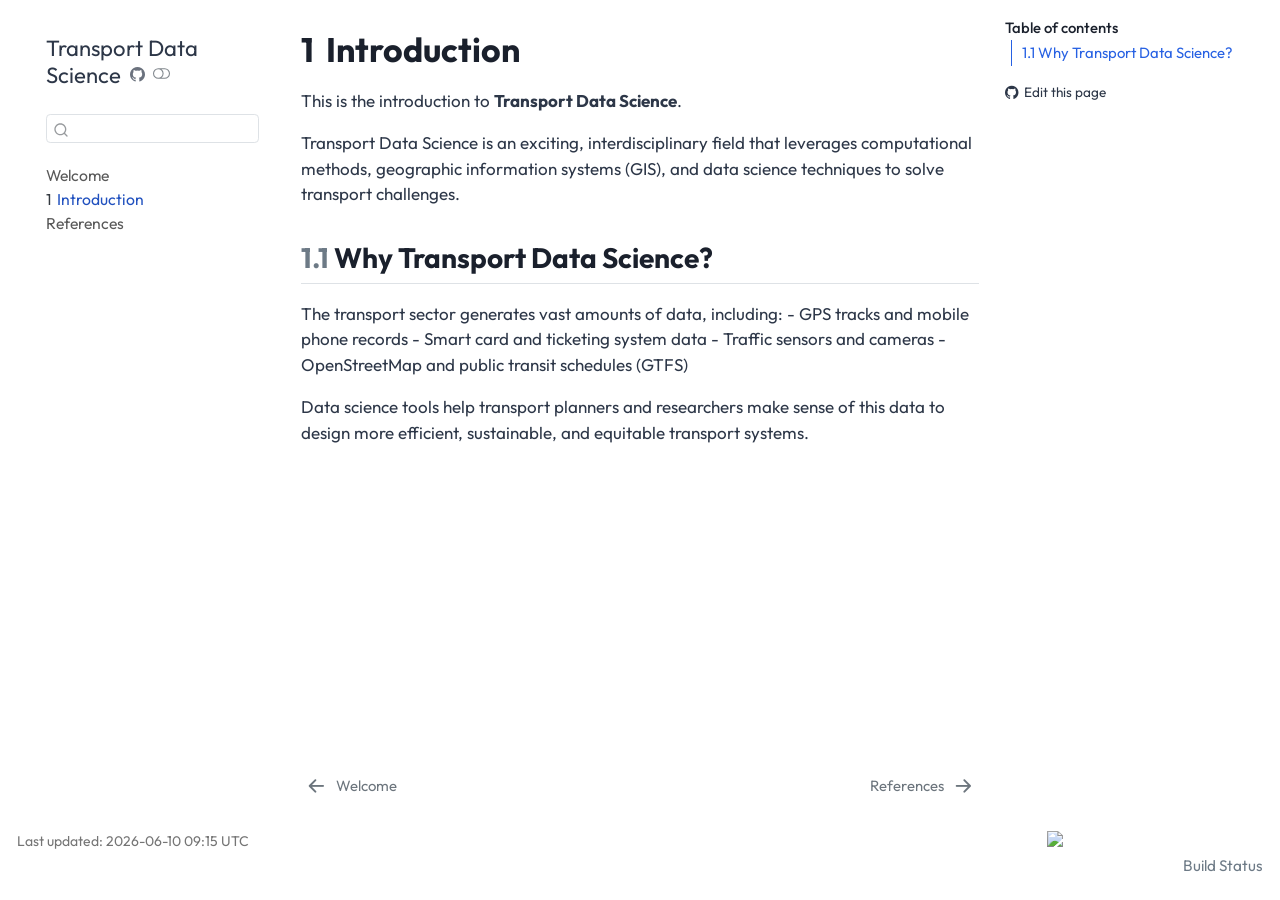
==== commit 04de5afe: "deploy: tdscience/tdscience@6725c077143b788f370462400cf4d0adffb5ecca" ====
--- a/01-introduction.html
+++ b/01-introduction.html
@@ -774,8 +774,26 @@
   </div>
 </nav>
 </div> <!-- /content -->
-
-
-
-
-<footer class="footer"><div class="nav-footer"><div class="nav-footer-center"><div class="toc-actions d-sm-block d-md-none"><ul><li><a href="https://github.com/tdscience/tdscience/edit/main/01-introduction.qmd" class="toc-action"><i class="bi bi-github"></i>Edit this page</a></li></ul></div></div></div></footer></body></html>+<footer class="footer">
+  <div class="nav-footer">
+    <div class="nav-footer-left">
+<p>Last updated: 2026-06-10 09:15 UTC</p>
+</div>   
+    <div class="nav-footer-center">
+      &nbsp;
+    <div class="toc-actions d-sm-block d-md-none"><ul><li><a href="https://github.com/tdscience/tdscience/edit/main/01-introduction.qmd" class="toc-action"><i class="bi bi-github"></i>Edit this page</a></li></ul></div></div>
+    <div class="nav-footer-right">
+<div class="quarto-figure quarto-figure-center">
+<figure class="figure">
+<p><a href="https://github.com/tdscience/tdscience/actions/workflows/publish.yml"><img src="https://github.com/tdscience/tdscience/actions/workflows/publish.yml/badge.svg" class="img-fluid figure-img"></a></p>
+<figcaption>Build Status</figcaption>
+</figure>
+</div>
+</div>
+  </div>
+</footer>
+
+
+
+
+</body></html>
